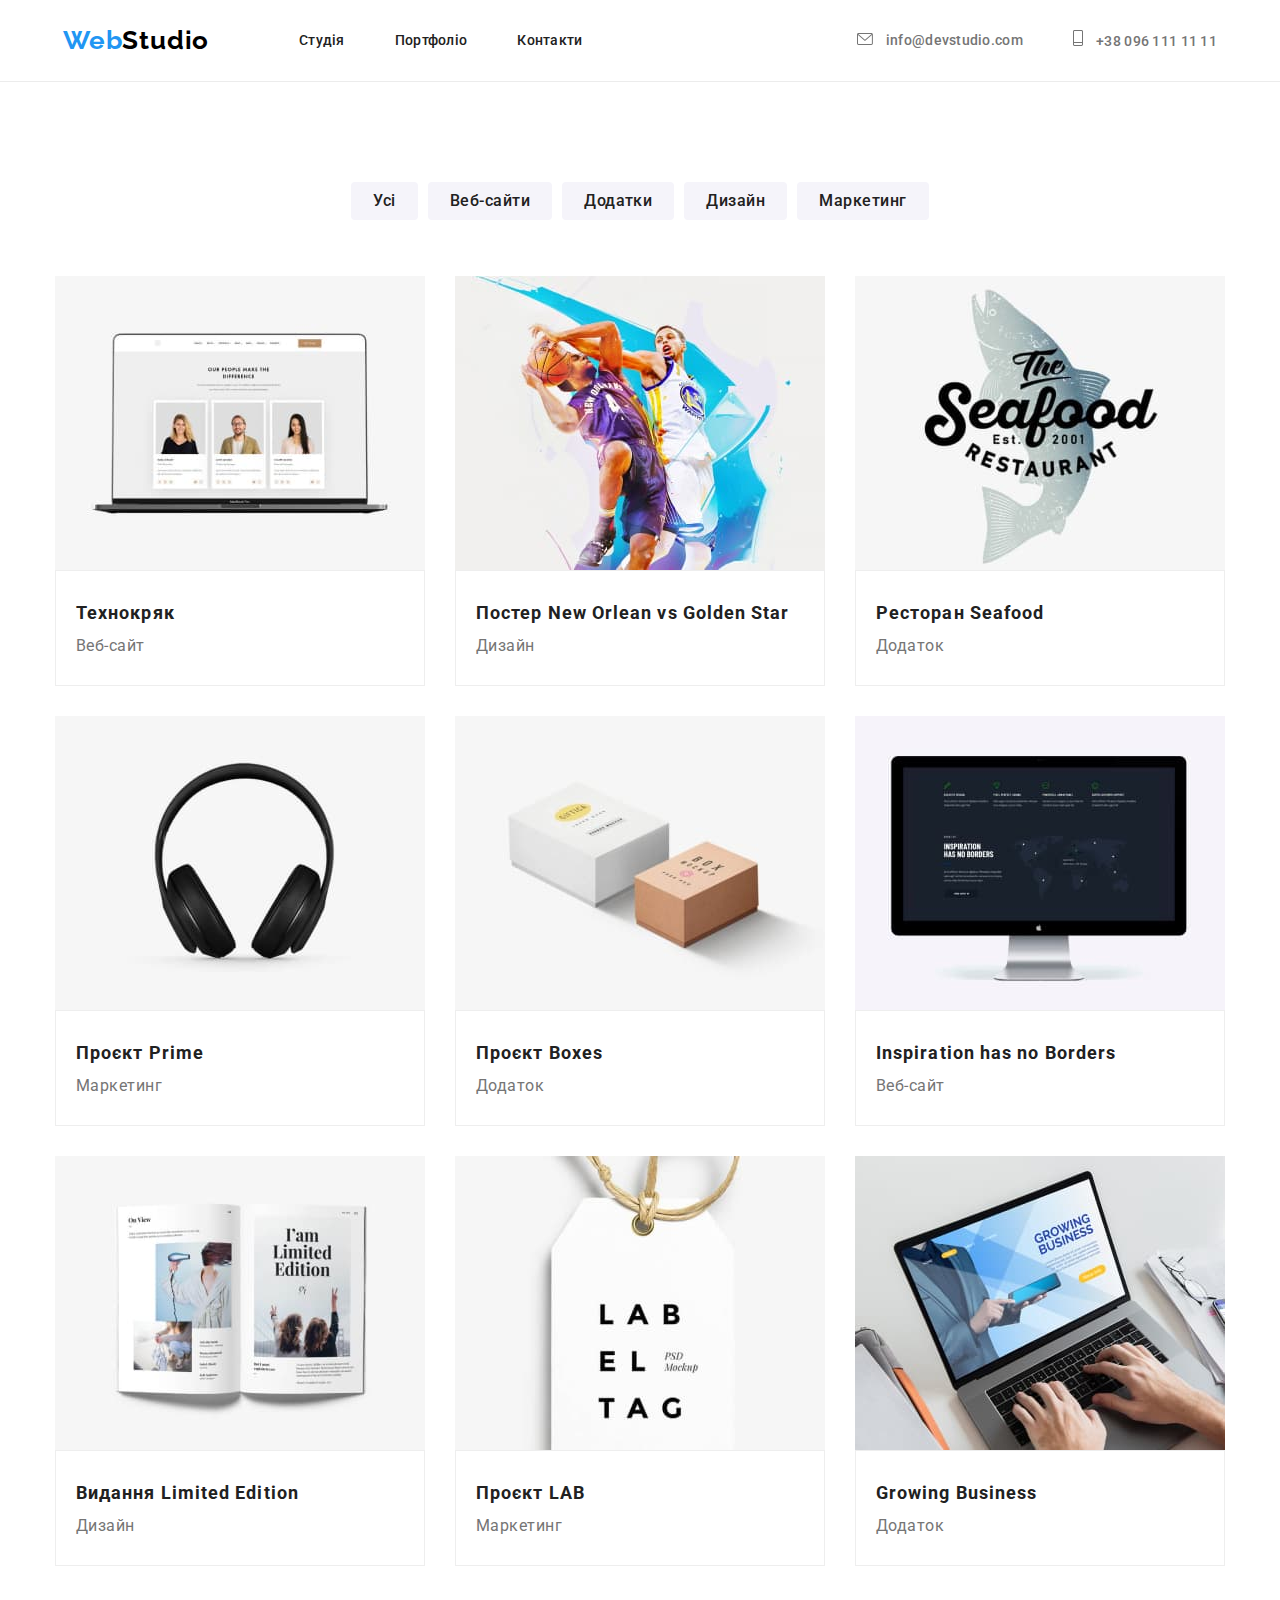
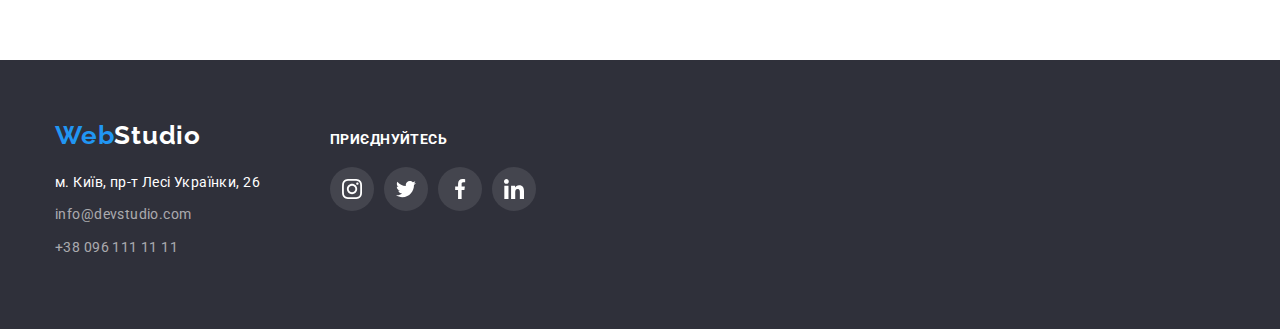
==== portfolio.html @ 6b3cf189 "updated" ====
<!DOCTYPE html>
<html lang="uk">
  <head>
    <meta charset="UTF-8" />
    <meta http-equiv="X-UA-Compatible" content="IE=edge" />
    <meta name="viewport" content="width=device-width, initial-scale=1.0" />
    <title>WebStudio</title>
    <link rel="stylesheet" href="./css/modern-normalize.css" />
    <link rel="stylesheet" href="./css/styles.css" />
    <link rel="preconnect" href="https://fonts.googleapis.com" />
    <link rel="preconnect" href="https://fonts.gstatic.com" crossorigin />
    <link
      href="https://fonts.googleapis.com/css2?family=Raleway:wght@700&family=Roboto:wght@400;500;700;900&display=swap"
      rel="stylesheet"
    />
  </head>
  <body>
    <header class="page-header">
      <div class="container">
        <a class="header-logo" href="./index.html"
          ><span style="color: #2196f3">Web</span>Studio</a
        >
        <nav>
          <ul class="header-nav">
            <li class="header-li list">
              <a class="header-link" href="./index.html">Студія</a>
            </li>
            <li class="header-li list">
              <a class="header-link" href="./portfolio.html">Портфоліо</a>
            </li>
            <li class="header-li list">
              <a class="header-link" href="#contacts">Контакти</a>
            </li>
          </ul>
          <ul class="header-contacts">
            <li class="header-contacts-li list">
              <a class="header-contacts-link" href="mailto:info@devstudio.com"
                ><svg class="icon-mail">
                  <use href="./images/symbol-defs.svg#icon-envelope"></use>
                </svg>
                info@devstudio.com</a
              >
            </li>
            <li class="header-contacts-li list">
              <a class="header-contacts-link" href="tel:+380961111111">
                <svg class="icon-tel">
                  <use href="./images/symbol-defs.svg#icon-vector"></use>
                </svg>
                +38 096 111 11 11</a
              >
            </li>
          </ul>
        </nav>
      </div>
    </header>
    <div class="line-header"></div>
    <main>
      <section class="portfolio-section">
        <div class="container">
          <ul class="buttons-main-section">
            <li class="list">
              <button class="button-main-section" type="button">Усі</button>
            </li>
            <li class="list">
              <button class="button-main-section" type="button">
                Веб-сайти
              </button>
            </li>
            <li class="list">
              <button class="button-main-section" type="button">Додатки</button>
            </li>
            <li class="list">
              <button class="button-main-section" type="button">Дизайн</button>
            </li>
            <li class="list">
              <button class="button-main-section" type="button">
                Маркетинг
              </button>
            </li>
          </ul>
        </div>
        <div class="container">
          <ul class="img-section list">
            <li class="img-portfolio">
              <a class="a-img-portfolio" href="#">
                <img
                  src="./images/img8.jpg"
                  alt="Веб-сайт відкритий на компьютері"
                />
                <div class="img-div">
                  <h3>Технокряк</h3>
                  <p>Веб-сайт</p>
                </div>
              </a>
            </li>
            <li class="img-portfolio">
              <a class="a-img-portfolio" href="#">
                <img src="./images/img9.jpg" alt="Хлопці грають в баскетбол" />
                <div class="img-div">
                  <h3>Постер New Orlean vs Golden Star</h3>
                  <p>Дизайн</p>
                </div>
              </a>
            </li>
            <li class="img-portfolio">
              <a class="a-img-portfolio" href="#">
                <img src="./images/img10.jpg" alt="Логотип ресторану" />
                <div class="img-div">
                  <h3>Ресторан Seafood</h3>
                  <p>Додаток</p>
                </div>
              </a>
            </li>
            <li class="img-portfolio">
              <a class="a-img-portfolio" href="#">
                <img src="./images/img11.jpg" alt="Навушники" />
                <div class="img-div">
                  <h3>Проєкт Prime</h3>
                  <p>Маркетинг</p>
                </div>
              </a>
            </li>
            <li class="img-portfolio">
              <a class="a-img-portfolio" href="#">
                <img src="./images/img12.jpg" alt="Дві коробки" />
                <div class="img-div">
                  <h3>Проєкт Boxes</h3>
                  <p>Додаток</p>
                </div>
              </a>
            </li>
            <li class="img-portfolio">
              <a class="a-img-portfolio" href="#">
                <img
                  src="./images/img13.jpg"
                  alt="Веб-сайт відкритий на екрані компьютера"
                />
                <div class="img-div">
                  <h3>Inspiration has no Borders</h3>
                  <p>Веб-сайт</p>
                </div>
              </a>
            </li>
            <li class="img-portfolio">
              <a class="a-img-portfolio" href="#">
                <img src="./images/img14.jpg" alt="Журнал" />
                <div class="img-div">
                  <h3>Видання Limited Edition</h3>
                  <p>Дизайн</p>
                </div>
              </a>
            </li>
            <li class="img-portfolio">
              <a class="a-img-portfolio" href="#">
                <img src="./images/img15.jpg" alt="Бірка з написом" />
                <div class="img-div">
                  <h3>Проєкт LAB</h3>
                  <p>Маркетинг</p>
                </div>
              </a>
            </li>
            <li class="img-portfolio">
              <a class="a-img-portfolio" href="#">
                <img
                  src="./images/img16.jpg"
                  alt="Веб-сайт відкритий на ноутбуці"
                />
                <div class="img-div">
                  <h3>Growing Business</h3>
                  <p>Додаток</p>
                </div>
              </a>
            </li>
          </ul>
        </div>
      </section>
    </main>
    <footer>
      <div class="container-footer">
        <div>
          <a class="logo-footer" href="./index.html"
            ><span style="color: #2196f3">Web</span>Studio</a
          >
          <address>
            <ul class="footer-ul" id="contacts">
              <li class="footer-li list">
                <a
                  class="footer-address"
                  href="https://goo.gl/maps/fCmVy85zuMWWHmQd8"
                  target="_blank"
                  rel="noopener noreferrer nofollow"
                  >м. Київ, пр-т Лесі Українки, 26</a
                >
              </li>
              <li class="footer-li list">
                <a class="footer-link" href="mailto:info@devstudio.com"
                  >info@devstudio.com</a
                >
              </li>
              <li class="footer-li list">
                <a class="footer-link" href="tel:+380961111111"
                  >+38 096 111 11 11</a
                >
              </li>
            </ul>
          </address>
        </div>
        <div class="social-links-footer">
          <h2>Приєднуйтесь</h2>
          <ul class="social-footer-ul list">
            <li class="social-footer-li">
              <a
                href="#"
                class="social-link link"
                target="_blank"
                rel="noopener noreferrer nofollow"
              >
                <svg class="icon-footer" width="20px" height="20px">
                  <use href="./images/symbol-defs.svg#icon-instagram"></use>
                </svg>
              </a>
            </li>
            <li class="social-footer-li">
              <a
                href="#"
                class="social-link link"
                target="_blank"
                rel="noopener noreferrer nofollow"
              >
                <svg class="icon-footer" width="20px" height="20px">
                  <use href="./images/symbol-defs.svg#icon-twitter"></use>
                </svg>
              </a>
            </li>
            <li class="social-footer-li">
              <a
                href="#"
                class="social-link link"
                target="_blank"
                rel="noopener noreferrer nofollow"
              >
                <svg class="icon-footer" width="20px" height="20px">
                  <use href="./images/symbol-defs.svg#icon-facebook"></use>
                </svg>
              </a>
            </li>
            <li class="social-footer-li">
              <a
                href="#"
                class="social-link link"
                target="_blank"
                rel="noopener noreferrer nofollow"
              >
                <svg class="icon-footer" width="20px" height="20px">
                  <use href="./images/symbol-defs.svg#icon-linkedin"></use>
                </svg>
              </a>
            </li>
          </ul>
        </div>
      </div>
    </footer>
  </body>
</html>
---- css/styles.css ----
body {
  font-family: "Roboto", sans-serif;
  height: 100%;
  background-color: white;
}

p,
h1,
h2,
h3,
h4,
h5,
h6 {
  margin: 0;
}

ul,
ol {
  margin: 0;
  padding-left: 0;
}

button {
  cursor: pointer;
}

address {
  font-style: normal;
}

img {
  display: block;
  max-width: 100%;
  height: auto;
}

.page-header {
  padding-top: 25px;
  padding-bottom: 25px;
}

.container {
  width: 1200px;
  padding-left: 15px;
  padding-right: 15px;
  margin: 0 auto;
  display: flex;
  box-sizing: border-box;
  align-items: center;
  justify-content: center;
}


.list {
  list-style: none;
}

.header-logo {
  text-decoration: none;
  font-family: "Raleway";
  font-weight: 700;
  font-size: 26px;
  line-height: 1.19;
  letter-spacing: 0.03em;
  color: #000;
}

.header-link {
  font-weight: 500;
  font-size: 14px;
  line-height: 1.14;
  letter-spacing: 0.02em;
  color: #212121;
  text-decoration: none;
}

.header-link:hover,
.header-link:focus {
  color: #2196f3;
}

.header-nav {
  justify-content: center;
  align-items: center;
  margin-left: 90px;
  display: inline-flex;
  gap: 50px;
}

.header-contacts {
  align-items: center;
  display: inline-flex;
  box-sizing: border-box;
  justify-content: flex-end;
  margin-left: 270px;
  gap: 50px;
}


.header-contacts-link {
  font-weight: 500;
  font-size: 14px;
  line-height: 1.14;
  letter-spacing: 0.02em;
  color: #757575;
  text-decoration: none;
}


.line-header {
  border-bottom: 1px solid #ececec;
}

.nav-header {
  display: flex;
  justify-content: space-between;
}

.header-contacts-li {
  align-self: center;

}

.icon-mail {
  margin-right: 10px;
  height: 12px;
  width: 16px;
  fill: currentColor;
}

.icon-tel {
  margin-right: 10px;
  height: 16px;
  width: 10px;
  fill: currentColor;
}

.header-contacts-link:hover,
.header-contacts-link:focus {
  fill: #2196f3;
}

.header-contacts-link:hover,
.header-contacts-link:focus {
  color: #2196f3;
}

/* .header-contacts-li:nth-child(1)::before {
  content: "";
  display: inline-flex;
  height: 12px;
  width: 16px;
  margin-right: 10px;
  background-image: url(../images/envelope.svg);
  background-size: contain;
}

.header-contacts-li:nth-child(2)::before {
  content: "";
  display: inline-flex;
  height: 16px;
  width: 10px;
  margin-right: 10px;
  background-image: url(../images/vector.svg);
  background-size: contain;
} */

.features-section-li:nth-child(1)::before {
  content: "";
  display: block;
  width: 270px;
  height: 120px;
  background: #F5F4FA;
  border-radius: 4px;
  margin-bottom: 30px;
  background-image: url(../images/antenna.svg);
  background-position: center;
  background-repeat: no-repeat;

}

.features-section-li:nth-child(2)::before {
  content: "";
  display: block;
  width: 270px;
  height: 120px;
  background: #F5F4FA;
  border-radius: 4px;
  margin-bottom: 30px;
  background-image: url(../images/clock.svg);
  background-position: center;
  background-repeat: no-repeat;

}

.features-section-li:nth-child(3)::before {
  content: "";
  display: block;
  width: 270px;
  height: 120px;
  background: #F5F4FA;
  border-radius: 4px;
  margin-bottom: 30px;
  background-image: url(../images/diagram.svg);
  background-position: center;
  background-repeat: no-repeat;

}

.features-section-li:nth-child(4)::before {
  content: "";
  display: block;
  width: 270px;
  height: 120px;
  background: #F5F4FA;
  border-radius: 4px;
  margin-bottom: 30px;
  background-image: url(../images/astronaut.svg);
  background-position: center;
  background-repeat: no-repeat;

}

.main-section {
  background-image: linear-gradient(to right,
      rgba(47, 48, 58, 0.4),
      rgba(47, 48, 58, 0.4)),
    url(../images/img20.jpg);
  background-color: #2f303a;
  background-size: cover;
  width: 1600px;
  height: 600px;
  margin-left: auto;
  margin-right: auto;
  padding-top: 200px;
  padding-bottom: 200px;
}

.main-section-container {
  display: flex;
  flex-direction: column;
}

.main-section-container h1 {

  flex-direction: column;
  font-style: normal;
  font-weight: 800;
  font-size: 44px;
  line-height: calc(60 / 44);
  letter-spacing: 0.06em;
  color: white;
  text-transform: uppercase;
  text-align: center;
  margin-bottom: 30px;
}

.main-button {

  font-weight: 700;
  font-size: 16px;
  line-height: 1.87;
  /* identical to box height, or 188% */
  text-align: center;
  letter-spacing: 0.06em;
  color: white;
  margin: 0 auto;
  display: block;
  min-width: 216px;
  height: 50px;
  background: #2196f3;
  box-shadow: 0px 4px 4px rgba(0, 0, 0, 0.15);
  border-radius: 4px;
  border: none;
}

h2 {
  font-weight: 700;
  font-size: 36px;
  line-height: 1.16;
  text-align: center;
  letter-spacing: 0.03em;
  color: #212121;
}

h3 {
  font-style: normal;
  font-weight: 700;
  font-size: 14px;
  line-height: 1.14;
  letter-spacing: 0.03em;
  text-transform: uppercase;
}

.team-section-li>h3 {
  font-style: normal;
  font-weight: 500;
  font-size: 16px;
  line-height: calc(19 / 16);
  /* identical to box height */

  text-align: center;
  letter-spacing: 0.03em;

  color: #212121;
  text-transform: capitalize;
}

p {
  font-style: normal;
  font-weight: 400;
  font-size: 14px;
  line-height: 1.71;
  letter-spacing: 0.03em;
  color: #757575;
}

.team-section-li>p {
  font-weight: 400;
  font-size: 16px;
  line-height: calc(19 / 16);
  text-align: center;
  letter-spacing: 0.03em;

  color: #757575;
}

.features-section-ul {
  justify-content: center;
  align-items: center;
}

.features-section {
  padding-top: 90px;
  padding-bottom: 90px;
}

.features-section-ul {
  display: flex;
  flex-direction: row;
  justify-content: center;
  align-items: flex-start;
  /* height: 100px; */
}

.features-section-li {
  width: 270px;
  margin-left: 30px;
}

.features-section-li:first-child {
  margin-left: 0;
}

.features-section-li>h3 {
  margin-bottom: 10px;
}

.a-img-portfolio>h3 {
  font-weight: 700;
  font-size: 18px;
  line-height: calc(36 / 18);
  /* identical to box height, or 200% */
  letter-spacing: 0.06em;
  color: #212121;
}

.a-img-portfolio>p {
  font-weight: 400;
  font-size: 16px;
  line-height: calc(30 / 16);
  letter-spacing: 0.03em;
  color: #757575;
}

/* .img-items {
  margin-top: 118px;
  margin-bottom: 94px;
} */

.img-items>h2 {
  padding-bottom: 50px;
}

.img-ul {
  justify-content: center;
  align-items: center;
  display: flex;
  flex-direction: row;
  gap: 30px;
  padding-bottom: 94px;
}

.team-section {
  padding-top: 94px;
  padding-bottom: 94px;
  width: 100%;
  background: #f5f4fa;
}

.team-section-ul {
  justify-content: center;
  align-items: center;
  margin-top: 50px;
  display: flex;
  flex-direction: row;
  justify-content: center;
  gap: 30px;
}

.team-section-li {
  width: 270px;
  background: #ffffff;
  box-shadow: 0px 1px 3px rgba(0, 0, 0, 0.12), 0px 1px 1px rgba(0, 0, 0, 0.14),
    0px 2px 1px rgba(0, 0, 0, 0.2);
  border-radius: 0px 0px 4px 4px;
  display: inline-block;
}

.team-section-li>.team-member-div>h3 {
  text-transform: capitalize;
  text-align: center;
}

.team-section-li>.team-member-div>p {
  padding-top: 10px;
  padding-bottom: 16px;
  text-align: center;
}

.team-member-div {
  padding-top: 30px;
  padding-bottom: 30px;
  text-align: center;
}

.team-member-div h3 {

  font-weight: 500;
  font-size: 16px;
  line-height: calc(19/16);
  text-align: center;
  letter-spacing: 0.03em;
  color: #212121;
}

.team-member-div p {
  font-weight: 400;
  font-size: 16px;
  line-height: calc(19/16);
  text-align: center;
  letter-spacing: 0.03em;
  color: #757575;
}

.soc-list {
  display: inline-flex;
  align-items: center;
  justify-content: center;
  gap: 10px;
}

.soc-item {
  width: 44px;
  height: 44px;
  display: flex;
}


.social-link {
  width: 100%;
  height: 100%;
  border-radius: 50%;
  display: flex;
  align-items: center;
  justify-content: center;
}

.icon-soc {
  fill: #AFB1B8;
}

.social-link:hover,
.social-link:focus {
  background-color: #2196f3;
}

.social-link:hover .icon-soc,
.social-link:focus .icon-soc {
  fill: #fff;
}

.clients {
  padding-top: 94px;
  padding-bottom: 94px;
}

.clients h2 {
  padding-bottom: 50px;
}

.clients-ul {
  display: flex;
  align-items: center;
  justify-content: center;
  gap: 30px;
}

.clients-li {
  width: 170px;
  height: 92px;
}


.client-link {
  width: 100%;
  height: 100%;
  display: flex;
  align-items: center;
  justify-content: center;
  border-radius: 4px;
  border: 1px solid #AFB1B8;

}

.icon-logo {
  display: flex;
  align-items: center;
  justify-content: center;
  fill: #AFB1B8;
}

.client-link:hover,
.client-link:focus {
  width: 170px;
  height: 92px;
  display: flex;
  align-items: center;
  justify-content: center;
  border-radius: 4px;
  border: 1px solid #2196f3;
}

.client-link:hover .icon-logo,
.client-link:focus .icon-logo {
  fill: #2196f3;
}

footer {
  width: 100%;
  background: #2f303a;
  padding-top: 60px;
  padding-bottom: 60px;
}

.container-footer {
  width: 1200px;
  padding-left: 15px;
  padding-right: 15px;
  margin: 0 auto;
  display: flex;
  box-sizing: border-box;
  flex-direction: row;
  justify-content: flex-start;
  align-items: baseline;
  gap: 70px;
}

.logo-footer {
  text-decoration: none;
  font-family: "Raleway";
  font-weight: 700;
  font-size: 26px;
  line-height: 1.19;
  /* identical to box height */
  letter-spacing: 0.03em;
  color: #fff;
}

.footer-address {
  font-style: normal;
  text-decoration: none;
  font-weight: 400;
  font-size: 14px;
  line-height: 1.7;
  /* or 171% */
  letter-spacing: 0.03em;
  color: #ffffff;
}

.footer-link {
  text-decoration: none;
  font-style: normal;
  font-weight: 400;
  font-size: 14px;
  line-height: 1.7;
  /* or 171% */
  letter-spacing: 0.03em;
  color: rgba(255, 255, 255, 0.6);
}

.footer-ul {
  margin-top: 20px;
}

.footer-li {
  margin-bottom: 9px;
}

.social-links-footer h2 {
  font-style: normal;
  font-weight: 700;
  font-size: 14px;
  line-height: 16px;
  letter-spacing: 0.03em;
  text-transform: uppercase;
  color: #FFFFFF;
  text-align: left;
  margin-bottom: 20px;
}

.social-footer-ul {
  display: inline-flex;
  align-items: center;
  justify-content: center;
  gap: 10px;
}

.social-footer-li {
  width: 44px;
  height: 44px;
  display: flex;
  background: rgba(255, 255, 255, 0.1);
  border-radius: 50%;
}


.social-link {
  width: 100%;
  height: 100%;
  border-radius: 50%;
  display: flex;
  align-items: center;
  justify-content: center;
}

.icon-footer {
  fill: #fff;
}

.social-link:hover,
.social-link:focus {
  background-color: #2196f3;
}

.social-link:hover .icon-footer,
.social-link:focus .icon-footer {
  fill: #fff;
}

.portfolio-section {
  padding-top: 100px;
  padding-bottom: 94px;
}

.buttons-main-section {
  margin: 0 auto;
  display: flex;
  flex-direction: row;
  justify-content: center;
  align-items: center;
  gap: 10px;
  margin-bottom: 56px;
}


.button-main-section {
  font-family: "Roboto";
  font-style: normal;
  background: #f5f4fa;
  font-weight: 500;
  font-size: 16px;
  line-height: calc(26 / 16);
  padding: 10px 30px;
  text-align: center;
  letter-spacing: 0.03em;
  color: #212121;
  border-radius: 4px;
  border: none;
  padding: 6px 22px;
}

.button-main-section:hover,
.button-main-section:focus {
  background: #2196f3;
  color: white;
  box-shadow: 0px 3px 1px rgba(0, 0, 0, 0.1), 0px 1px 2px rgba(0, 0, 0, 0.08),
    0px 2px 2px rgba(0, 0, 0, 0.12);
}

.img-section {
  align-items: center;
  display: flex;
  flex-direction: row;
  justify-content: center;
  flex-wrap: wrap;
  gap: 30px;
}

.img-portfolio {
  width: 370px;
}

.img-portfolio:hover,
.img-portfolio:focus {
  box-shadow: 0px 1px 1px rgba(0, 0, 0, 0.12), 0px 4px 4px rgba(0, 0, 0, 0.06),
    1px 4px 6px rgba(0, 0, 0, 0.16);
}

.img-portfolio>a {
  text-decoration: none;
  font-style: normal;
}

.img-portfolio>a>.img-div>h3 {
  font-family: "Roboto";
  text-decoration: none;
  font-style: normal;
  font-weight: 700;
  font-size: 18px;
  line-height: 2;
  text-transform: none;
  letter-spacing: 0.06em;
  color: #212121;
}

.img-portfolio>a>.img-div>p {
  font-family: "Roboto";
  text-decoration: none;
  font-style: normal;
  font-weight: 400;
  font-size: 16px;
  line-height: 1.87;
  letter-spacing: 0.03em;
  color: #757575;
}

.img-div {
  border: 1px solid #eeeeee;
  padding: 24px 20px;
}

/* прячу заголовок */
h2.visually-hidden {
  position: absolute;
  width: 1px;
  height: 1px;
  margin: -1px;
  border: 0;
  padding: 0;

  white-space: nowrap;
  clip-path: inset(100%);
  clip: rect(0 0 0 0);
  overflow: hidden;
}
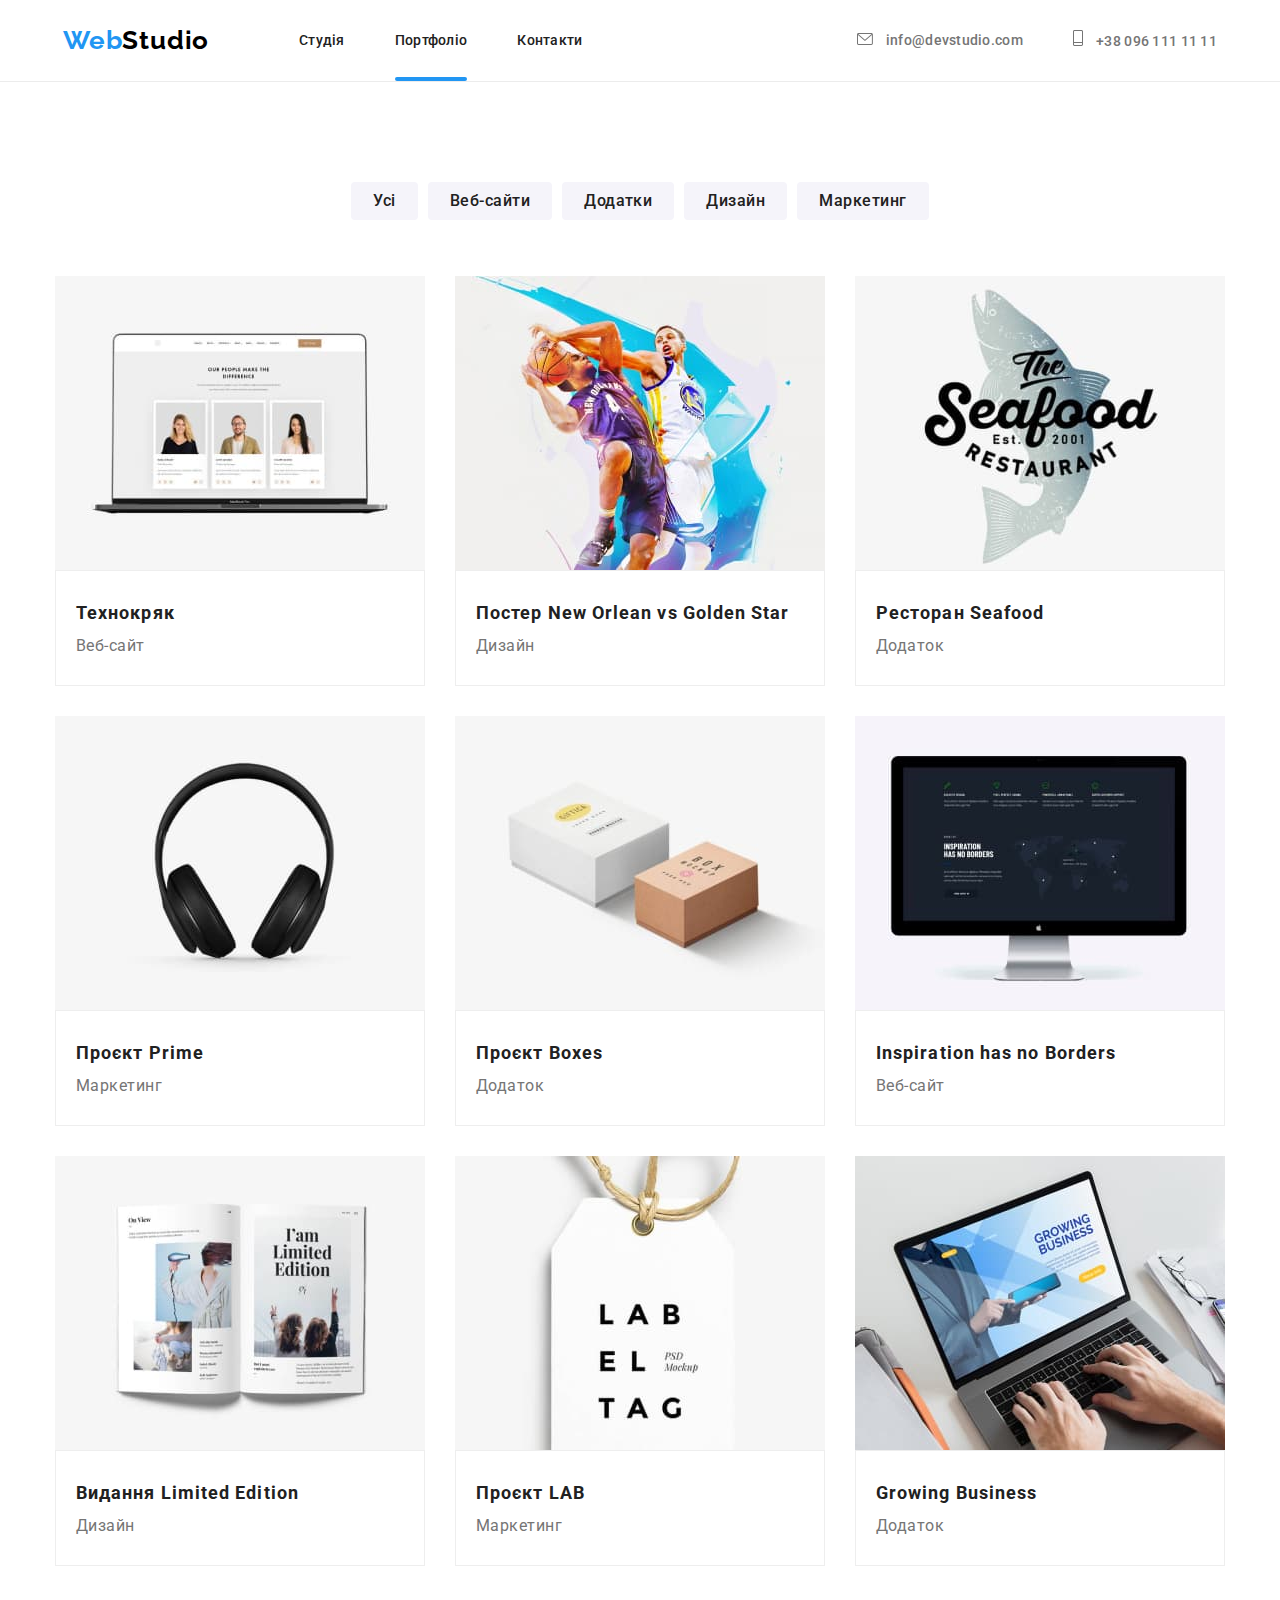
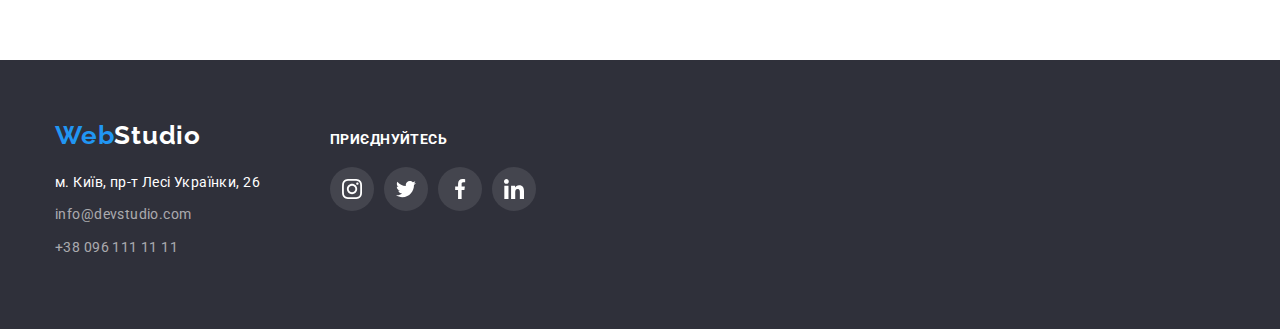
==== commit 3a27b6f7: "updated" ====
--- a/portfolio.html
+++ b/portfolio.html
@@ -5,6 +5,11 @@
     <meta http-equiv="X-UA-Compatible" content="IE=edge" />
     <meta name="viewport" content="width=device-width, initial-scale=1.0" />
     <title>WebStudio</title>
+    <link href="https://unpkg.com/aos@2.3.1/dist/aos.css" rel="stylesheet" />
+    <link
+      rel="stylesheet"
+      href="https://cdnjs.cloudflare.com/ajax/libs/animate.css/4.1.1/animate.min.css"
+    />
     <link rel="stylesheet" href="./css/modern-normalize.css" />
     <link rel="stylesheet" href="./css/styles.css" />
     <link rel="preconnect" href="https://fonts.googleapis.com" />
@@ -26,7 +31,9 @@
               <a class="header-link" href="./index.html">Студія</a>
             </li>
             <li class="header-li list">
-              <a class="header-link" href="./portfolio.html">Портфоліо</a>
+              <a class="header-link current" href="./portfolio.html"
+                >Портфоліо</a
+              >
             </li>
             <li class="header-li list">
               <a class="header-link" href="#contacts">Контакти</a>
@@ -83,13 +90,20 @@
           <ul class="img-section list">
             <li class="img-portfolio">
               <a class="a-img-portfolio" href="#">
-                <img
-                  src="./images/img8.jpg"
-                  alt="Веб-сайт відкритий на компьютері"
-                />
-                <div class="img-div">
-                  <h3>Технокряк</h3>
-                  <p>Веб-сайт</p>
+                <div class="img-text-wrap">
+                  <img
+                    src="./images/img8.jpg"
+                    alt="Веб-сайт відкритий на компьютері"
+                  />
+                  <p class="top-text">
+                    Ресурс пропонує комплексні пропозиції з різним рівнем
+                    функціоналу та сервісів. Все це дозволить відвідувачу
+                    отримати вичерпні відомості про компанію чи приватну особу.
+                  </p>
+                </div>
+                <div class="img-div">
+                  <h3 class="img-h3">Технокряк</h3>
+                  <p class="img-p">Веб-сайт</p>
                 </div>
               </a>
             </li>
@@ -97,8 +111,8 @@
               <a class="a-img-portfolio" href="#">
                 <img src="./images/img9.jpg" alt="Хлопці грають в баскетбол" />
                 <div class="img-div">
-                  <h3>Постер New Orlean vs Golden Star</h3>
-                  <p>Дизайн</p>
+                  <h3 class="img-h3">Постер New Orlean vs Golden Star</h3>
+                  <p class="img-p">Дизайн</p>
                 </div>
               </a>
             </li>
@@ -106,8 +120,8 @@
               <a class="a-img-portfolio" href="#">
                 <img src="./images/img10.jpg" alt="Логотип ресторану" />
                 <div class="img-div">
-                  <h3>Ресторан Seafood</h3>
-                  <p>Додаток</p>
+                  <h3 class="img-h3">Ресторан Seafood</h3>
+                  <p class="img-p">Додаток</p>
                 </div>
               </a>
             </li>
@@ -115,8 +129,8 @@
               <a class="a-img-portfolio" href="#">
                 <img src="./images/img11.jpg" alt="Навушники" />
                 <div class="img-div">
-                  <h3>Проєкт Prime</h3>
-                  <p>Маркетинг</p>
+                  <h3 class="img-h3">Проєкт Prime</h3>
+                  <p class="img-p">Маркетинг</p>
                 </div>
               </a>
             </li>
@@ -124,8 +138,8 @@
               <a class="a-img-portfolio" href="#">
                 <img src="./images/img12.jpg" alt="Дві коробки" />
                 <div class="img-div">
-                  <h3>Проєкт Boxes</h3>
-                  <p>Додаток</p>
+                  <h3 class="img-h3">Проєкт Boxes</h3>
+                  <p class="img-p">Додаток</p>
                 </div>
               </a>
             </li>
@@ -136,8 +150,8 @@
                   alt="Веб-сайт відкритий на екрані компьютера"
                 />
                 <div class="img-div">
-                  <h3>Inspiration has no Borders</h3>
-                  <p>Веб-сайт</p>
+                  <h3 class="img-h3">Inspiration has no Borders</h3>
+                  <p class="img-p">Веб-сайт</p>
                 </div>
               </a>
             </li>
@@ -145,8 +159,8 @@
               <a class="a-img-portfolio" href="#">
                 <img src="./images/img14.jpg" alt="Журнал" />
                 <div class="img-div">
-                  <h3>Видання Limited Edition</h3>
-                  <p>Дизайн</p>
+                  <h3 class="img-h3">Видання Limited Edition</h3>
+                  <p class="img-p">Дизайн</p>
                 </div>
               </a>
             </li>
@@ -154,8 +168,8 @@
               <a class="a-img-portfolio" href="#">
                 <img src="./images/img15.jpg" alt="Бірка з написом" />
                 <div class="img-div">
-                  <h3>Проєкт LAB</h3>
-                  <p>Маркетинг</p>
+                  <h3 class="img-h3">Проєкт LAB</h3>
+                  <p class="img-p">Маркетинг</p>
                 </div>
               </a>
             </li>
@@ -166,8 +180,8 @@
                   alt="Веб-сайт відкритий на ноутбуці"
                 />
                 <div class="img-div">
-                  <h3>Growing Business</h3>
-                  <p>Додаток</p>
+                  <h3 class="img-h3">Growing Business</h3>
+                  <p class="img-p">Додаток</p>
                 </div>
               </a>
             </li>
@@ -260,5 +274,10 @@
         </div>
       </div>
     </footer>
+    <script src="./js/modal.js"></script>
+    <script src="https://unpkg.com/aos@2.3.1/dist/aos.js"></script>
+    <script>
+      AOS.init();
+    </script>
   </body>
 </html>
--- a/css/styles.css
+++ b/css/styles.css
@@ -66,17 +66,30 @@
 }
 
 .header-link {
+  position: relative;
   font-weight: 500;
   font-size: 14px;
   line-height: 1.14;
   letter-spacing: 0.02em;
   color: #212121;
   text-decoration: none;
+  transition: color 250ms cubic-bezier(0.4, 0, 0.2, 1);
 }
 
 .header-link:hover,
 .header-link:focus {
   color: #2196f3;
+}
+
+.current::after {
+  position: absolute;
+  content: '';
+  margin-top: 46px;
+  left: 0;
+  background-color: #2196F3;
+  border-radius: 2px;
+  width: 100%;
+  height: 4px;
 }
 
 .header-nav {
@@ -104,6 +117,8 @@
   letter-spacing: 0.02em;
   color: #757575;
   text-decoration: none;
+  transition: fill 250ms cubic-bezier(0.4, 0, 0.2, 1);
+  transition: color 250ms cubic-bezier(0.4, 0, 0.2, 1);
 }
 
 
@@ -356,6 +371,10 @@
   margin-bottom: 10px;
 }
 
+/* .a-img-portfolio {
+  position: relative;
+} */
+
 .a-img-portfolio>h3 {
   font-weight: 700;
   font-size: 18px;
@@ -391,6 +410,29 @@
   padding-bottom: 94px;
 }
 
+.img-ul>li {
+  position: relative;
+}
+
+.label {
+  position: absolute;
+  bottom: 0;
+  left: 0;
+  padding: 27px;
+  font-family: 'Roboto';
+  font-weight: 700;
+  font-size: 14px;
+  line-height: calc(16/14);
+  text-align: center;
+  letter-spacing: 0.03em;
+  text-transform: uppercase;
+  color: #FFFFFF;
+  background: rgba(47, 48, 58, 0.8);
+  height: 70px;
+  width: 370px;
+}
+
+
 .team-section {
   padding-top: 94px;
   padding-bottom: 94px;
@@ -474,10 +516,12 @@
   display: flex;
   align-items: center;
   justify-content: center;
+  transition: background-color 250ms cubic-bezier(0.4, 0, 0.2, 1);
 }
 
 .icon-soc {
   fill: #AFB1B8;
+  transition: fill 250ms cubic-bezier(0.4, 0, 0.2, 1);
 }
 
 .social-link:hover,
@@ -520,6 +564,7 @@
   justify-content: center;
   border-radius: 4px;
   border: 1px solid #AFB1B8;
+  transition: border 250ms cubic-bezier(0.4, 0, 0.2, 1);
 
 }
 
@@ -528,6 +573,7 @@
   align-items: center;
   justify-content: center;
   fill: #AFB1B8;
+  transition: fill 250ms cubic-bezier(0.4, 0, 0.2, 1);
 }
 
 .client-link:hover,
@@ -642,9 +688,11 @@
   display: flex;
   align-items: center;
   justify-content: center;
+  transition: background-color 250ms cubic-bezier(0.4, 0, 0.2, 1);
 }
 
 .icon-footer {
+  transition: fill 250ms cubic-bezier(0.4, 0, 0.2, 1);
   fill: #fff;
 }
 
@@ -688,6 +736,9 @@
   border-radius: 4px;
   border: none;
   padding: 6px 22px;
+  transition: background 250ms cubic-bezier(0.4, 0, 0.2, 1);
+  transition: color 250ms cubic-bezier(0.4, 0, 0.2, 1);
+  transition: box-shadow 250ms cubic-bezier(0.4, 0, 0.2, 1);
 }
 
 .button-main-section:hover,
@@ -709,6 +760,7 @@
 
 .img-portfolio {
   width: 370px;
+  transition: box-shadow 250ms cubic-bezier(0.4, 0, 0.2, 1);
 }
 
 .img-portfolio:hover,
@@ -722,7 +774,7 @@
   font-style: normal;
 }
 
-.img-portfolio>a>.img-div>h3 {
+.img-h3 {
   font-family: "Roboto";
   text-decoration: none;
   font-style: normal;
@@ -734,7 +786,7 @@
   color: #212121;
 }
 
-.img-portfolio>a>.img-div>p {
+.img-p {
   font-family: "Roboto";
   text-decoration: none;
   font-style: normal;
@@ -748,6 +800,31 @@
 .img-div {
   border: 1px solid #eeeeee;
   padding: 24px 20px;
+}
+
+.img-text-wrap {
+  position: relative;
+  overflow: hidden;
+}
+
+.top-text {
+  position: absolute;
+  top: 0;
+  padding: 27px;
+  font-family: 'Roboto';
+  font-weight: 400;
+  font-size: 18px;
+  line-height: calc(28/18);
+  letter-spacing: 0.03em;
+  color: #FFFFFF;
+  background: rgba(33, 150, 243, 0.9);
+  height: 100%;
+  transform: translateY(100%);
+  transition: transform 250ms cubic-bezier(0.4, 0, 0.2, 1);
+}
+
+.img-portfolio:hover .top-text {
+  transform: translateY(0);
 }
 
 /* прячу заголовок */
@@ -758,9 +835,57 @@
   margin: -1px;
   border: 0;
   padding: 0;
-
   white-space: nowrap;
   clip-path: inset(100%);
   clip: rect(0 0 0 0);
   overflow: hidden;
+}
+
+.backdrop {
+  position: fixed;
+  top: 0;
+  width: 100%;
+  height: 100%;
+  background-color: rgba(0, 0, 0, 0.2);
+  transition: opacity 250ms cubic-bezier(0.4, 0, 0.2, 1), visibility 250ms cubic-bezier(0.4, 0, 0.2, 1);
+  ;
+
+}
+
+.modal {
+  width: 528px;
+  min-height: 581px;
+  background-color: #fff;
+  position: absolute;
+  top: 50%;
+  left: 50%;
+  transform: translate(-50%, -50%) scale(1);
+  box-shadow: 0px 1px 3px rgba(0, 0, 0, 0.12), 0px 1px 1px rgba(0, 0, 0, 0.14), 0px 2px 1px rgba(0, 0, 0, 0.2);
+  border-radius: 4px;
+  transition: transform 250ms cubic-bezier(0.4, 0, 0.2, 1);
+}
+
+.backdrop.is-hidden .modal {
+  transform: translate(-50%, -50%) scale(0);
+}
+
+.modal-close {
+  width: 30px;
+  height: 30px;
+  background-color: transparent;
+  border: 1px solid rgba(0, 0, 0, 0.1);
+  border-radius: 50%;
+  position: absolute;
+  right: 8px;
+  top: 8px;
+  display: flex;
+  align-items: center;
+  justify-content: center;
+  cursor: pointer;
+}
+
+.backdrop.is-hidden {
+  opacity: 0;
+  visibility: hidden;
+  pointer-events: none;
 }